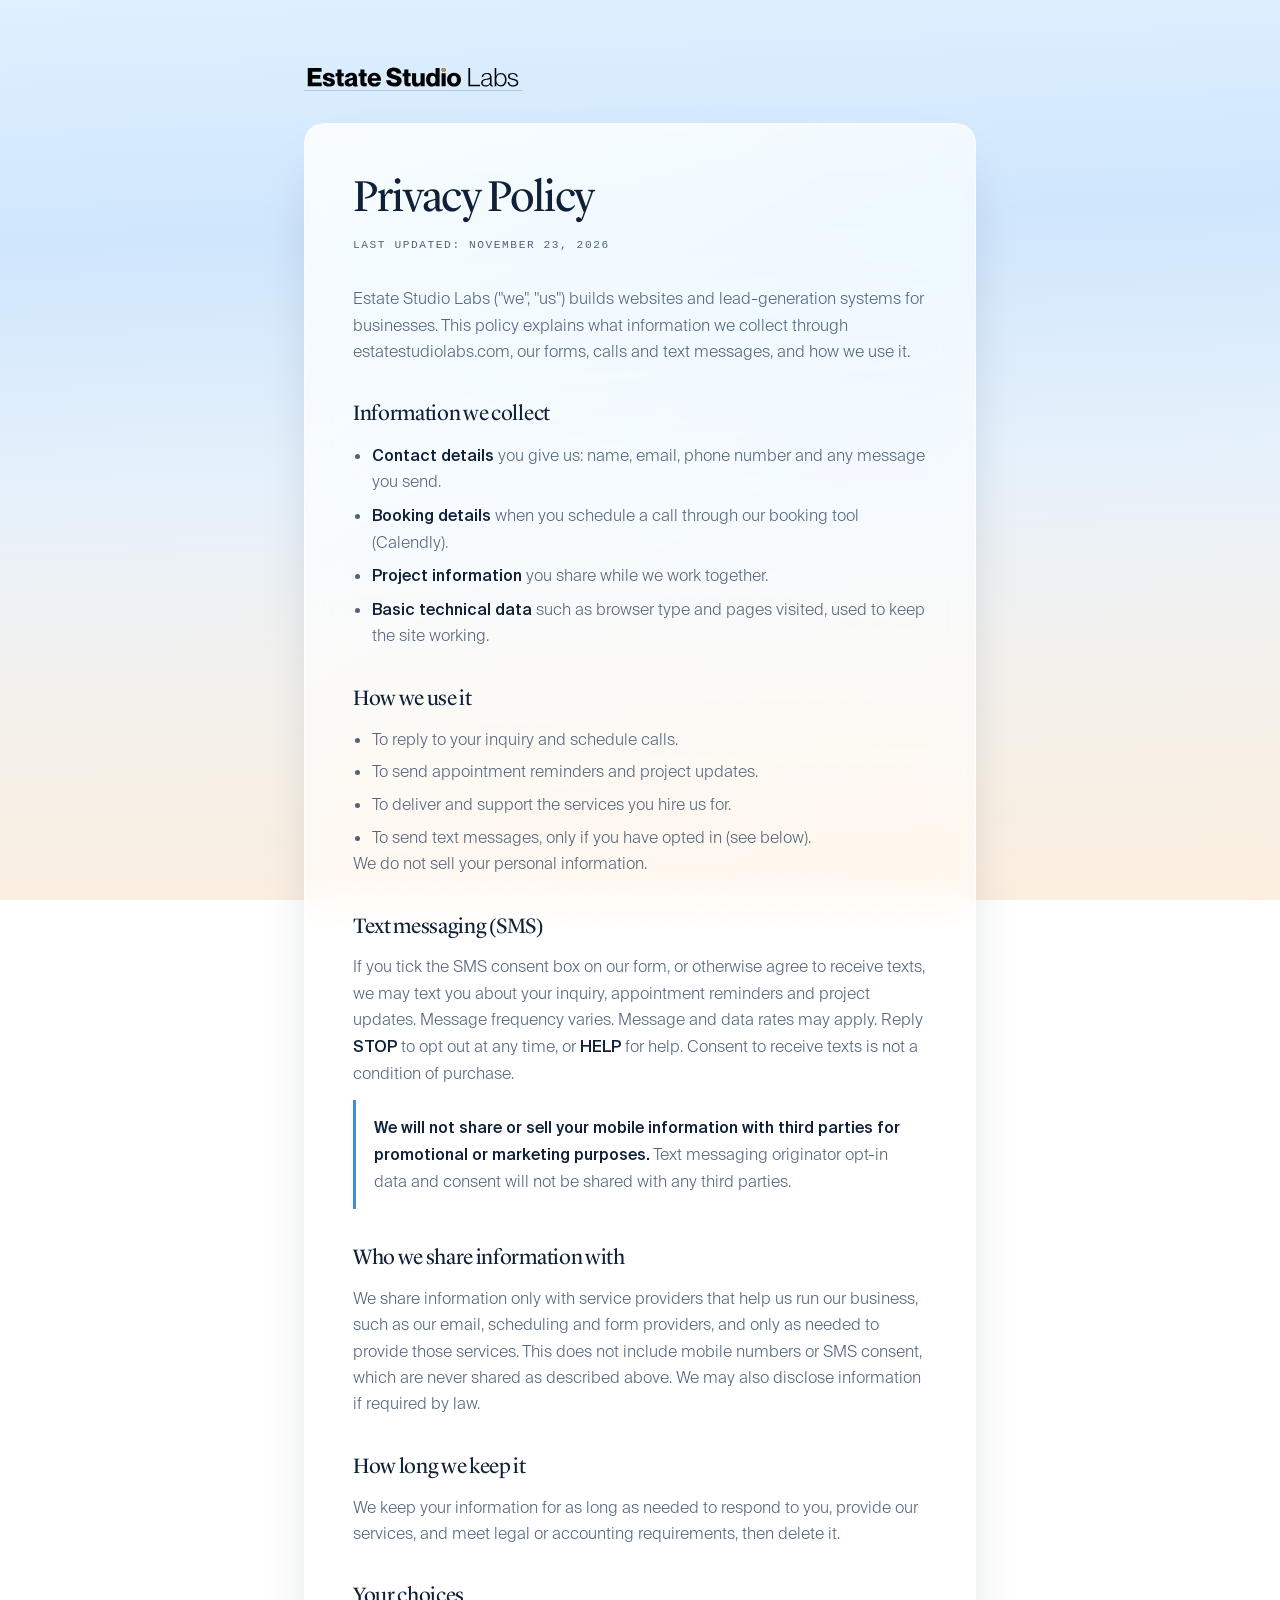
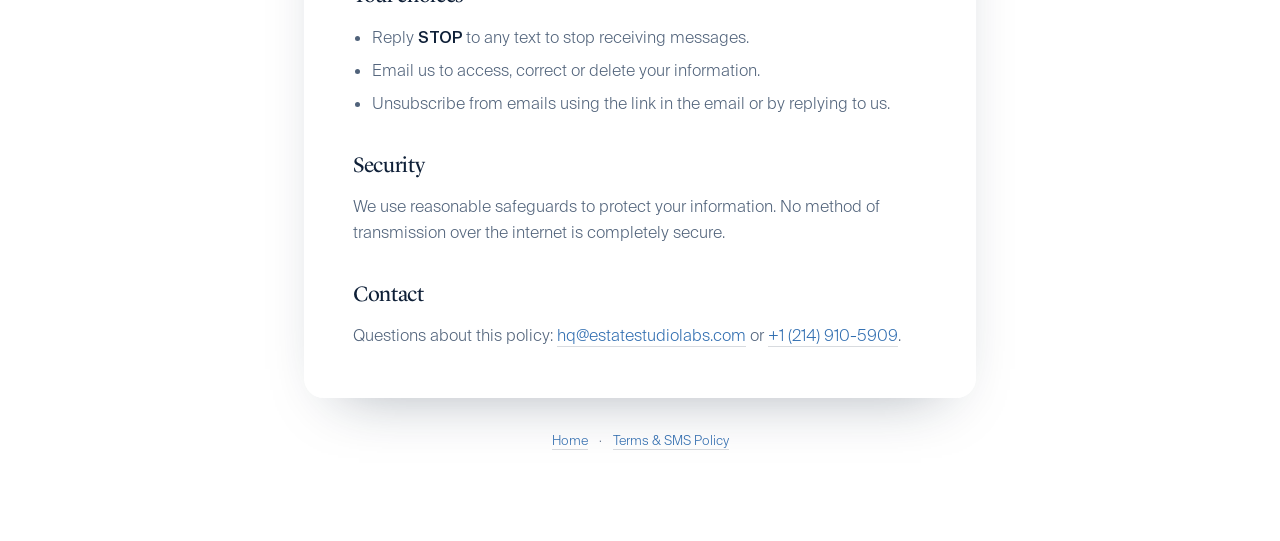
==== privacy.html @ e5668601 "Add SMS consent form, privacy and terms pages; Agent site from $299 - Compact contact form in Book s" ====
<!DOCTYPE html>
<html lang="en">
<head>
  <meta charset="UTF-8" />
  <meta name="viewport" content="width=device-width, initial-scale=1.0" />
  <title>Privacy Policy | Estate Studio Labs</title>
  <meta name="description" content="How Estate Studio Labs collects, uses and protects your information, including mobile numbers and SMS consent." />
  <meta name="robots" content="index, follow" />
  <link rel="canonical" href="https://estatestudiolabs.com/privacy.html" />
  <link rel="icon" href="favicon.ico" sizes="any" />
  <link rel="stylesheet" href="css/styles.css" />
  <link rel="stylesheet" href="css/legal.css" />
</head>
<body>
  <main class="legal">
    <a href="index.html" class="legal__back" aria-label="Back to Estate Studio Labs home">
      <img src="assets/Logo Black.svg" alt="Estate Studio Labs" />
    </a>

    <article class="legal__card glass glass--liquid">
      <h1>Privacy Policy</h1>
      <p class="legal__updated">Last updated: November 23, 2026</p>

      <p>Estate Studio Labs ("we", "us") builds websites and lead-generation systems for businesses. This policy explains what information we collect through estatestudiolabs.com, our forms, calls and text messages, and how we use it.</p>

      <h2>Information we collect</h2>
      <ul>
        <li><strong>Contact details</strong> you give us: name, email, phone number and any message you send.</li>
        <li><strong>Booking details</strong> when you schedule a call through our booking tool (Calendly).</li>
        <li><strong>Project information</strong> you share while we work together.</li>
        <li><strong>Basic technical data</strong> such as browser type and pages visited, used to keep the site working.</li>
      </ul>

      <h2>How we use it</h2>
      <ul>
        <li>To reply to your inquiry and schedule calls.</li>
        <li>To send appointment reminders and project updates.</li>
        <li>To deliver and support the services you hire us for.</li>
        <li>To send text messages, only if you have opted in (see below).</li>
      </ul>
      <p>We do not sell your personal information.</p>

      <h2>Text messaging (SMS)</h2>
      <p>If you tick the SMS consent box on our form, or otherwise agree to receive texts, we may text you about your inquiry, appointment reminders and project updates. Message frequency varies. Message and data rates may apply. Reply <strong>STOP</strong> to opt out at any time, or <strong>HELP</strong> for help. Consent to receive texts is not a condition of purchase.</p>
      <p class="legal__callout"><strong>We will not share or sell your mobile information with third parties for promotional or marketing purposes.</strong> Text messaging originator opt-in data and consent will not be shared with any third parties.</p>

      <h2>Who we share information with</h2>
      <p>We share information only with service providers that help us run our business, such as our email, scheduling and form providers, and only as needed to provide those services. This does not include mobile numbers or SMS consent, which are never shared as described above. We may also disclose information if required by law.</p>

      <h2>How long we keep it</h2>
      <p>We keep your information for as long as needed to respond to you, provide our services, and meet legal or accounting requirements, then delete it.</p>

      <h2>Your choices</h2>
      <ul>
        <li>Reply <strong>STOP</strong> to any text to stop receiving messages.</li>
        <li>Email us to access, correct or delete your information.</li>
        <li>Unsubscribe from emails using the link in the email or by replying to us.</li>
      </ul>

      <h2>Security</h2>
      <p>We use reasonable safeguards to protect your information. No method of transmission over the internet is completely secure.</p>

      <h2>Contact</h2>
      <p>Questions about this policy: <a href="mailto:hq@estatestudiolabs.com">hq@estatestudiolabs.com</a> or <a href="tel:+12149105909">+1 (214) 910-5909</a>.</p>
    </article>

    <p class="legal__foot"><a href="index.html">Home</a> · <a href="terms.html">Terms &amp; SMS Policy</a></p>
  </main>
</body>
</html>
---- css/styles.css ----
/* =====================================================================
   EstateStudioLabs — Daybreak
   Light, airy, dreamy. WebGL gradient-mesh sky + Apple-style liquid glass.
   Type tuned to Origin's scale: tight display tracking, generous body leading.
   Lyon Display + Suisse Intl (local) + Roboto Mono + Allura.
   ===================================================================== */

/* ------------------------------ Fonts ------------------------------ */
@font-face { font-family:'Lyon Display'; src:url('../fonts/LyonDisplay-LightItalic.woff2') format('woff2'),url('../fonts/LyonDisplay-LightItalic.ttf') format('truetype'); font-weight:300 700; font-style:italic; font-display:swap; }
@font-face { font-family:'Lyon Display'; src:url('../fonts/LyonDisplay-Regular.woff2') format('woff2'),url('../fonts/LyonDisplay-Regular.otf') format('opentype'); font-weight:400 700; font-style:normal; font-display:swap; }
@font-face { font-family:'Suisse Intl'; src:url('../fonts/SuisseIntl-Light.woff2') format('woff2'),url('../fonts/SuisseIntl-Light.otf') format('opentype'); font-weight:300; font-style:normal; font-display:swap; }
@font-face { font-family:'Suisse Intl'; src:url('../fonts/SuisseIntl-Regular.woff2') format('woff2'),url('../fonts/SuisseIntl-Regular.ttf') format('truetype'); font-weight:400; font-style:normal; font-display:swap; }
@font-face { font-family:'Suisse Intl'; src:url('../fonts/SuisseIntl-Medium.woff2') format('woff2'),url('../fonts/SuisseIntl-Medium.ttf') format('truetype'); font-weight:500; font-style:normal; font-display:swap; }
@font-face { font-family:'Suisse Intl'; src:url('../fonts/SuisseIntl-Bold.woff2') format('woff2'),url('../fonts/SuisseIntl-Bold.ttf') format('truetype'); font-weight:600 700; font-style:normal; font-display:swap; }

:root {
  /* Light, dreamy palette */
  --ink:        #0f2038;   /* deep navy — headings */
  --ink-soft:   #294060;
  --slate:      #50627a;   /* body */
  --slate-2:    #6b7d93;
  --mist:       #8a99ac;

  --paper:      #ffffff;
  --haze:       #eef4fb;
  --line:       rgba(15,32,56,0.10);
  --line-2:     rgba(15,32,56,0.16);

  /* Liquid-glass surfaces over the moving sky */
  --glass-bg:   rgba(255,255,255,0.55);
  --glass-bg-2: rgba(255,255,255,0.40);
  --glass-brd:  rgba(255,255,255,0.65);

  /* Chromatic accents */
  --sky:        #3f8ed8;
  --sky-deep:   #2f6db0;
  --azure:      #5ba6e6;
  --coral:      #e8584f;
  --coral-deep: #cf3f36;
  --gold:       #c79a45;
  --gold-deep:  #a87f30;
  --teal:       #1fae74;
  --green:      #1fae74;

  --font-display:'Lyon Display', Georgia,'Times New Roman', serif;
  --font-ui:'Suisse Intl', system-ui,-apple-system,'Segoe UI', sans-serif;
  --font-mono:'Roboto Mono', ui-monospace, monospace;
  --font-script:'Allura', cursive;

  /* Fallback dreamy sky (used until/if WebGL paints) */
  --sky-fallback: linear-gradient(178deg,#dff0ff 0%,#cfe6fc 26%,#e6f1fb 52%,#f3f1ec 74%,#fbeede 100%);

  --maxw: 1180px;
  --pad: clamp(20px, 5vw, 44px);
  --r-card: 20px;
  --r-feat: 26px;
  --ease: cubic-bezier(0.22, 1, 0.36, 1);
  --shadow:    0 26px 60px -34px rgba(15,32,56,0.40);
  --shadow-lg: 0 40px 90px -40px rgba(15,32,56,0.45);
}

*, *::before, *::after { box-sizing: border-box; margin: 0; padding: 0; }
html { scroll-behavior: smooth; -webkit-text-size-adjust: 100%; }
@media (prefers-reduced-motion: reduce) { html { scroll-behavior: auto; } }

body {
  font-family: var(--font-ui);
  background: var(--sky-fallback);
  background-attachment: fixed;
  color: var(--slate);
  font-size: 16px; line-height: 1.55;
  -webkit-font-smoothing: antialiased; text-rendering: optimizeLegibility;
  font-synthesis: none;
  overflow-x: hidden;
}
img, svg { display: block; max-width: 100%; }
a { color: inherit; text-decoration: none; }
button { font-family: inherit; cursor: pointer; border: none; background: none; color: inherit; }
input, select { font-family: inherit; }
::selection { background: var(--sky); color: #fff; }

.skip-link { position: absolute; left: -999px; top: 0; z-index: 300; background: var(--ink); color: #fff; padding: 10px 18px; border-radius: 8px; }
.skip-link:focus { left: 10px; top: 10px; }

.container { width: 100%; max-width: var(--maxw); margin-inline: auto; padding-inline: var(--pad); }

/* ------------------------------ Moving sky (WebGL canvas) ------------------------------ */
.sky { position: fixed; inset: 0; width: 100%; height: 100%; z-index: -2; display: block; background: var(--sky-fallback); }
/* Soft veil keeps text readable where content sits over bright sky */
.sky-veil { position: fixed; inset: 0; z-index: -1; pointer-events: none;
  background: linear-gradient(180deg, rgba(255,255,255,0) 0%, rgba(255,255,255,0.18) 46%, rgba(255,255,255,0.55) 100%); }

/* --------------------- Cursor pop (link label that glides to the right) --------------------- */
.sr-only { position: absolute; width: 1px; height: 1px; padding: 0; margin: -1px; overflow: hidden; clip: rect(0,0,0,0); white-space: nowrap; border: 0; }
.cursor-pop { position: fixed; top: 0; left: 0; z-index: 400; pointer-events: none; will-change: transform; }
.cursor-pop__label { position: absolute; left: 20px; top: 14px; display: inline-flex; align-items: center; white-space: nowrap;
  font-family: var(--font-mono); font-size: 0.6rem; letter-spacing: 0.12em; text-transform: uppercase; color: #fff;
  background: rgba(15,32,56,0.80); -webkit-backdrop-filter: blur(10px) saturate(160%); backdrop-filter: blur(10px) saturate(160%);
  border: 1px solid rgba(255,255,255,0.18); border-radius: 999px; padding: 7px 13px;
  box-shadow: 0 12px 30px -12px rgba(15,32,56,0.6);
  opacity: 0; transform: translateY(4px) scale(0.82); transform-origin: left center;
  transition: opacity 0.28s var(--ease), transform 0.28s var(--ease); }
.cursor-pop.is-on .cursor-pop__label { opacity: 1; transform: translateY(0) scale(1); }
@media (hover: none) { .cursor-pop { display: none; } }

/* ------------------------------ Type ------------------------------ */
.mono-label { font-family: var(--font-mono); font-size: 0.7rem; font-weight: 500; letter-spacing: 0.22em; text-transform: uppercase; color: var(--sky-deep); margin-bottom: 1.15rem; }
.ital { font-family: var(--font-display); font-style: italic; font-weight: 400; }
.script { font-family: var(--font-script); font-weight: 400; font-size: 1.45em; line-height: 0.7; color: var(--gold-deep); padding: 0 0.04em; }

.section { padding-block: clamp(60px, 10vw, 132px); position: relative; }
.section__head { max-width: 700px; margin-bottom: clamp(34px, 5vw, 60px); }
.section__head--center { margin-inline: auto; text-align: center; }
/* Origin-tuned display: tight tracking, ~100% leading */
.section__title { font-family: var(--font-display); font-size: clamp(1.95rem, 5.2vw, 3.4rem); font-weight: 400; line-height: 1.02; color: var(--ink); letter-spacing: -0.025em; }
.section__lede { margin-top: 1.15rem; color: var(--slate); font-size: clamp(1rem, 2.1vw, 1.18rem); font-weight: 300; line-height: 1.5; }
.section__head--center .section__lede { margin-inline: auto; max-width: 56ch; }
em { font-style: italic; }

/* ------------------------------ Pills (CTA) — sized with restraint ------------------------------ */
.pill { display: inline-flex; align-items: center; justify-content: center; gap: 0.5em; font-weight: 500; font-size: 0.875rem; letter-spacing: -0.01em; padding: 11px 22px; border-radius: 999px; transition: transform 0.25s var(--ease), box-shadow 0.25s var(--ease), background 0.2s, border-color 0.2s, color 0.2s; }
.pill--sm { padding: 8px 16px; font-size: 0.8rem; }
.pill--lg { padding: 14px 28px; font-size: 0.94rem; }
.pill--block { display: flex; width: 100%; }
.pill .arrow { transition: transform 0.25s var(--ease); }
.pill:hover .arrow { transform: translateX(4px); }

.pill--ink { background: var(--ink); color: #fff; box-shadow: 0 14px 30px -16px rgba(15,32,56,0.55); }
.pill--ink:hover { transform: translateY(-2px); box-shadow: 0 20px 40px -16px rgba(15,32,56,0.6); background: #16294a; }
.pill--ghost { color: var(--ink); border: 1px solid var(--line-2); background: rgba(255,255,255,0.4); -webkit-backdrop-filter: blur(8px); backdrop-filter: blur(8px); }
.pill--ghost:hover { border-color: var(--sky); color: var(--sky-deep); transform: translateY(-2px); }

/* Glowing-outline secondary CTA — professional, deeper-blue halo for hero hierarchy */
.pill--glow { color: var(--ink); background: rgba(255,255,255,0.55); border: 1px solid var(--sky-deep);
  -webkit-backdrop-filter: blur(10px) saturate(160%); backdrop-filter: blur(10px) saturate(160%);
  box-shadow: 0 0 0 1px rgba(47,109,176,0.22), 0 10px 28px -10px rgba(47,109,176,0.55), inset 0 1px 0 rgba(255,255,255,0.85); }
.pill--glow:hover { color: var(--sky-deep); border-color: var(--ink-soft); transform: translateY(-2px);
  box-shadow: 0 0 0 1px rgba(47,109,176,0.4), 0 14px 36px -10px rgba(47,109,176,0.72), inset 0 1px 0 rgba(255,255,255,0.9); }

/* Light solid CTA for dark surfaces (footer) */
.pill--light { background: #fff; color: var(--ink); box-shadow: 0 16px 36px -16px rgba(0,0,0,0.7); }
.pill--light:hover { transform: translateY(-2px); background: var(--haze); box-shadow: 0 22px 46px -16px rgba(0,0,0,0.8); }

.link-arrow { display: inline-flex; align-items: center; gap: 0.5em; color: var(--sky-deep); font-weight: 500; margin-top: 1.4rem; width: fit-content; }
.link-arrow span { transition: transform 0.25s var(--ease); }
.link-arrow:hover span { transform: translateX(6px); }

.dot-live { display: inline-block; width: 7px; height: 7px; border-radius: 50%; background: var(--teal); box-shadow: 0 0 0 0 rgba(31,174,116,0.5); animation: pulse 2.2s infinite; margin-right: 0.2rem; }

/* ------------------------------ Liquid glass ------------------------------ */
.glass {
  background: var(--glass-bg);
  -webkit-backdrop-filter: blur(20px) saturate(165%);
  backdrop-filter: blur(20px) saturate(165%);
  border: 1px solid var(--glass-brd);
  border-radius: var(--r-card);
  box-shadow: var(--shadow);
}
/* Apple-style specular highlight + inner sheen */
.glass--liquid { position: relative; isolation: isolate; }
.glass--liquid::before {
  content: ""; position: absolute; inset: 0; border-radius: inherit; pointer-events: none; z-index: -1;
  background: linear-gradient(150deg, rgba(255,255,255,0.7) 0%, rgba(255,255,255,0.18) 30%, rgba(255,255,255,0) 60%);
  -webkit-mask: linear-gradient(#000 0 0); mask: linear-gradient(#000 0 0);
}
.glass--liquid::after {
  content: ""; position: absolute; inset: 0; border-radius: inherit; pointer-events: none;
  box-shadow: inset 0 1px 0 rgba(255,255,255,0.8), inset 0 0 0 1px rgba(255,255,255,0.18);
}

/* ------------------------------ NAV ------------------------------ */
.nav {
  position: fixed; top: 0; left: 0; right: 0; z-index: 100;
  margin: 0; border: 1px solid transparent; border-radius: 0; background: transparent;
  transition: margin 0.5s var(--ease), border-radius 0.5s var(--ease), background 0.4s var(--ease),
              -webkit-backdrop-filter 0.4s var(--ease), backdrop-filter 0.4s var(--ease),
              border-color 0.4s var(--ease), box-shadow 0.5s var(--ease);
}
.nav.is-scrolled {
  margin: 12px clamp(14px, 2.6vw, 24px);
  border-radius: 16px;
  background: rgba(255,255,255,0.34);
  -webkit-backdrop-filter: blur(18px) saturate(210%); backdrop-filter: blur(18px) saturate(210%);
  border-color: rgba(255,255,255,0.55);
  box-shadow: 0 18px 44px -26px rgba(15,32,56,0.4);
}
/* Extra-liquid, near-transparent dark glass when the bar floats over the dark footer */
.nav.is-scrolled.nav--on-dark {
  background: linear-gradient(180deg, rgba(8,16,32,0.82) 0%, rgba(10,20,36,0.78) 100%);
  -webkit-backdrop-filter: blur(22px) saturate(140%); backdrop-filter: blur(22px) saturate(140%);
  border-color: rgba(255,255,255,0.14);
  box-shadow: 0 18px 44px -26px rgba(0,0,0,0.65), inset 0 1px 0 rgba(255,255,255,0.12);
}
.nav--on-dark .nav__links a, .nav--on-dark .nav__login { color: rgba(255,255,255,0.82); }
.nav--on-dark .nav__links a:hover { color: #fff; }
.nav--on-dark .nav__toggle span { background: #fff; }
.nav--on-dark .logo__img { filter: brightness(0) invert(1); }
.nav--on-dark .pill--ink { background: #fff; color: var(--ink); box-shadow: 0 12px 28px -14px rgba(0,0,0,0.5); }
.nav__inner { display: flex; align-items: center; justify-content: space-between; height: 70px; gap: 1rem; }
.logo__img { height: 20px; width: auto; }
.footer__logo { height: 24px; width: auto; }
.nav__links { display: none; gap: 1.9rem; }
.nav__links a { font-family: var(--font-mono); font-size: 0.7rem; letter-spacing: 0.14em; text-transform: uppercase; color: var(--slate); transition: color 0.2s; }
.nav__links a:hover { color: var(--ink); }
.nav__actions { display: none; align-items: center; gap: 1.2rem; }
.nav__login { font-family: var(--font-mono); font-size: 0.7rem; letter-spacing: 0.14em; text-transform: uppercase; color: var(--slate); transition: color 0.2s; }
.nav__login:hover { color: var(--ink); }
.nav__phone { font-family: var(--font-mono); font-size: 0.66rem; letter-spacing: 0.08em; color: var(--slate); transition: color 0.2s; white-space: nowrap; }
.nav__phone:hover { color: var(--sky-deep); }
.nav--on-dark .nav__phone { color: rgba(255,255,255,0.75); }

.nav__toggle { display: flex; flex-direction: column; gap: 5px; padding: 8px; }
.nav__toggle span { width: 24px; height: 2px; background: var(--ink); border-radius: 2px; transition: transform 0.3s var(--ease), opacity 0.2s; }
.nav__toggle.is-open span:nth-child(1) { transform: translateY(7px) rotate(45deg); }
.nav__toggle.is-open span:nth-child(2) { opacity: 0; }
.nav__toggle.is-open span:nth-child(3) { transform: translateY(-7px) rotate(-45deg); }
.nav__drawer {
  position: fixed; inset: 70px 0 auto 0;
  background: rgba(255,255,255,0.97);
  -webkit-backdrop-filter: blur(28px) saturate(180%); backdrop-filter: blur(28px) saturate(180%);
  display: flex; flex-direction: column; gap: 0;
  padding: 0.6rem var(--pad) 1.6rem;
  border-bottom: 1px solid var(--line);
  border-radius: 0 0 22px 22px;
  box-shadow: 0 24px 52px -20px rgba(15,32,56,0.22);
  opacity: 0; transform: translateY(-10px); pointer-events: none;
  transition: opacity 0.32s var(--ease), transform 0.32s var(--ease);
  z-index: 99;
}
.nav__drawer.is-open { opacity: 1; transform: translateY(0); pointer-events: auto; }
.nav__drawer a {
  padding: 15px 8px; font-size: 0.98rem; font-weight: 500; letter-spacing: -0.01em;
  color: var(--ink); border-bottom: 1px solid var(--line);
  transition: color 0.2s, padding-left 0.2s var(--ease);
}
.nav__drawer a:last-of-type { border-bottom: none; }
.nav__drawer a:not(.pill):hover { color: var(--sky-deep); padding-left: 12px; }
.nav__drawer .pill { margin-top: 1.1rem; justify-content: center; font-size: 0.92rem; }
.nav__drawer a.pill--ink { color: #fff; }

/* ------------------------------ HERO ------------------------------ */
.hero { position: relative; min-height: 100svh; display: flex; align-items: center; padding-top: 96px; padding-bottom: 64px; overflow: hidden; }
.hero__inner { position: relative; z-index: 2; text-align: center; display: flex; flex-direction: column; align-items: center; }

.promo-pill { display: inline-flex; align-items: center; gap: 0.55em; font-family: var(--font-mono); font-size: 0.66rem; letter-spacing: 0.15em; text-transform: uppercase; color: var(--ink-soft); background: rgba(255,255,255,0.55); -webkit-backdrop-filter: blur(10px) saturate(160%); backdrop-filter: blur(10px) saturate(160%); border: 1px solid var(--glass-brd); border-radius: 999px; padding: 8px 16px; margin-bottom: clamp(1.8rem, 4vw, 2.6rem); box-shadow: 0 8px 22px -14px rgba(15,32,56,0.4); }
.promo-pill__dot { width: 6px; height: 6px; border-radius: 50%; background: var(--teal); box-shadow: 0 0 0 0 rgba(31,174,116,0.5); animation: pulse 2.4s infinite; }

/* Headline — 2 lines: faded/distant top, prominent bottom with inline brand icons */
.hero__title { font-family: var(--font-display); font-weight: 400; line-height: 1.04; color: var(--ink); letter-spacing: -0.028em; margin-bottom: clamp(1.2rem, 2.6vw, 1.7rem); }
.hero__line { display: flex; flex-wrap: wrap; align-items: center; justify-content: center; gap: 0.12em 0.28em; font-size: clamp(1.7rem, 4.8vw, 3.15rem); }
/* upper line sits back: dimmed, slightly smaller, gently blurred → reads "in the distance" */
.hero__line--top { font-size: clamp(1.6rem, 4vw, 2.6rem); color: var(--slate-2); opacity: 0.62; filter: blur(0.3px); transform: translateY(0.04em); }
/* lower line steps forward and is inset right so it overshadows the line above — only on wider viewports */
.hero__line--bottom { margin-top: 0.04em; padding-left: 0; }
.hero__title-txt { white-space: nowrap; }
.hero__amp { font-family: var(--font-ui); font-weight: 300; font-style: normal; color: var(--ink-soft); padding: 0 0.06em; }

/* overlapping tilted app-style tiles for the real Zillow / Realtor marks */
.logo-stack { display: inline-flex; align-items: center; margin-right: 0.12em; }
.logo-tile { width: 1.18em; height: 1.18em; display: grid; place-items: center; border-radius: 0.3em;
  background: #fff; border: 1px solid rgba(15,32,56,0.06);
  box-shadow: 0 12px 24px -12px rgba(15,32,56,0.5), inset 0 1px 0 rgba(255,255,255,0.9);
  transition: transform 0.4s var(--ease); }
.logo-tile img { width: 66%; height: 66%; object-fit: contain; }
.logo-tile--zillow { transform: rotate(-9deg); z-index: 1; }
.logo-tile--realtor { transform: rotate(9deg); margin-left: -0.4em; }
.logo-stack:hover .logo-tile--zillow { transform: rotate(-9deg) translateY(-2px); }
.logo-stack:hover .logo-tile--realtor { transform: rotate(9deg) translateY(-2px); }

/* small rounded brand-icon chips that follow the nouns on the bottom line */
.noun { display: inline-flex; align-items: center; gap: 0.26em; white-space: nowrap; }
.brand-ic { width: 0.92em; height: 0.92em; flex: none; display: inline-grid; place-items: center; padding: 0.13em;
  border-radius: 0.26em; background: #fff; border: 1px solid rgba(15,32,56,0.06);
  box-shadow: 0 7px 16px -9px rgba(15,32,56,0.5), inset 0 1px 0 rgba(255,255,255,0.9);
  transform: translateY(-0.05em); }
.brand-ic svg { width: 100%; height: 100%; }

.hero__sub { font-size: clamp(0.98rem, 2vw, 1.14rem); font-weight: 300; line-height: 1.5; color: var(--ink-soft); max-width: 46ch; margin-bottom: clamp(1.6rem, 3vw, 2.1rem); }
.hero__sub em { color: var(--ink); font-style: italic; }

.hero__cta { display: flex; flex-wrap: wrap; gap: 0.6rem; justify-content: center; margin-bottom: clamp(1.9rem, 4vw, 2.6rem); }

/* Hero stat band — midnight-gold cells, re-skinned in liquid glass */
.hero__stats { display: grid; grid-template-columns: 1fr; width: min(100%, 760px); overflow: hidden; }
.stat { padding: 22px 26px; position: relative; }
.stat + .stat { border-top: 1px solid var(--line); }
.stat__num { font-family: var(--font-display); font-size: clamp(2.1rem, 5vw, 2.9rem); font-weight: 400; line-height: 1; color: var(--gold-deep); display: block; letter-spacing: -0.01em; }
.stat__label { display: block; margin-top: 0.55rem; color: var(--slate); font-size: 0.85rem; line-height: 1.4; }

.hero__scroll { position: absolute; right: clamp(16px, 4vw, 54px); bottom: clamp(18px, 4vh, 46px); width: 26px; height: 42px; border: 1.5px solid var(--line-2); border-radius: 999px; background: rgba(255,255,255,0.35); -webkit-backdrop-filter: blur(8px); backdrop-filter: blur(8px); }
.hero__scroll span { position: absolute; top: 8px; left: 50%; width: 4px; height: 8px; border-radius: 999px; background: var(--sky-deep); transform: translateX(-50%); animation: scrollDot 1.8s var(--ease) infinite; }

/* ------------------------------ TRUST MARQUEE ------------------------------ */
.trust { padding-block: 22px; border-top: 1px solid var(--line); border-bottom: 1px solid var(--line); background: rgba(255,255,255,0.4); -webkit-backdrop-filter: blur(8px); backdrop-filter: blur(8px); }
.marquee { overflow: hidden; -webkit-mask-image: linear-gradient(90deg, transparent, #000 12%, #000 88%, transparent); mask-image: linear-gradient(90deg, transparent, #000 12%, #000 88%, transparent); }
.marquee__track { display: flex; align-items: center; gap: 1.4rem; width: max-content; animation: marquee 40s linear infinite; }
.marquee__track span { font-family: var(--font-mono); font-size: 0.78rem; letter-spacing: 0.16em; color: var(--slate-2); white-space: nowrap; }
.marquee__track i { color: var(--gold-deep); font-style: normal; }

/* ------------------------------ PAIN cards ------------------------------ */
.pain__grid { display: grid; gap: 1.2rem; }
.feat-card { --accent: var(--sky); position: relative; overflow: hidden; border-radius: var(--r-feat); padding: clamp(24px, 3.5vw, 34px); min-height: 264px; display: flex; flex-direction: column;
  background: radial-gradient(120% 90% at 18% 0%, color-mix(in srgb, var(--accent) 16%, transparent), transparent 58%), var(--glass-bg);
  -webkit-backdrop-filter: blur(18px) saturate(160%); backdrop-filter: blur(18px) saturate(160%);
  border: 1px solid var(--glass-brd); box-shadow: var(--shadow);
  transition: transform 0.35s var(--ease), box-shadow 0.35s; }
.feat-card:hover { transform: translateY(-6px); box-shadow: 0 36px 70px -34px color-mix(in srgb, var(--accent) 45%, rgba(15,32,56,0.5)); }
.feat-card--sky { --accent: var(--sky); }
.feat-card--coral { --accent: var(--coral); }
.feat-card--gold { --accent: var(--gold); }
.feat-card__tag { font-family: var(--font-mono); font-size: 0.64rem; letter-spacing: 0.18em; text-transform: uppercase; color: color-mix(in srgb, var(--accent) 75%, var(--ink)); margin-bottom: 1.5rem; }
.feat-card__title { font-family: var(--font-display); font-size: 1.42rem; font-weight: 400; line-height: 1.16; color: var(--ink); margin-bottom: 0.7rem; letter-spacing: -0.015em; }
.feat-card__body { font-size: 0.95rem; font-weight: 300; line-height: 1.55; color: var(--slate); }
.feat-card__glyph { position: absolute; right: 16px; bottom: 6px; font-size: 4.6rem; line-height: 1; color: var(--accent); opacity: 0.12; }

/* ------------------------------ COST — scroll-linked drain chart ------------------------------ */
.cost { position: relative; }
.cost__rail { height: 260vh; }                 /* scroll runway that drives the chart */
.cost__sticky { position: sticky; top: 0; min-height: 100svh; display: flex; align-items: center; padding-block: clamp(40px, 8vh, 90px); }
.cost__inner { width: 100%; }
.cost__head { text-align: center; max-width: 680px; margin: 0 auto clamp(26px, 4vw, 40px); }
.cost__chart { padding: clamp(18px, 3vw, 30px); }
.cost__readout { display: grid; grid-template-columns: 1fr auto 1fr; align-items: center; gap: 0.8rem; margin-bottom: 1.1rem; }
.cost__metric { display: flex; flex-direction: column; gap: 0.25rem; }
.cost__metric--gain { text-align: right; align-items: flex-end; }
.cost__metric-label { display: inline-flex; align-items: center; gap: 0.45em; font-family: var(--font-mono); font-size: 0.6rem; letter-spacing: 0.14em; text-transform: uppercase; color: var(--slate-2); }
.cost__swatch { width: 9px; height: 9px; border-radius: 3px; }
.cost__swatch--loss { background: var(--coral); }
.cost__swatch--gain { background: var(--green); }
.cost__metric-num { font-family: var(--font-display); font-size: clamp(1.5rem, 4.4vw, 2.6rem); font-weight: 400; line-height: 1; letter-spacing: -0.02em; }
.cost__metric--loss .cost__metric-num { color: var(--coral-deep); }
.cost__metric--gain .cost__metric-num { color: var(--green); }
.cost__year { font-family: var(--font-mono); font-size: 0.66rem; letter-spacing: 0.14em; text-transform: uppercase; color: var(--ink); white-space: nowrap; padding: 6px 12px; border: 1px solid var(--line); border-radius: 999px; background: rgba(255,255,255,0.5); }
.cost__svg { width: 100%; height: clamp(220px, 38vh, 360px); overflow: visible; }
.cost__svg .grid-line { stroke: rgba(15,32,56,0.08); stroke-width: 1; }
.cost__svg .grid-base { stroke: rgba(15,32,56,0.22); stroke-width: 1.5; }
.cost__svg .grid-label { fill: var(--mist); font-family: var(--font-mono); font-size: 13px; letter-spacing: 0.04em; }
.cost__foot { display: flex; flex-direction: column; gap: 0.5rem; margin-top: 1.1rem; text-align: center; }
.cost__verdict { font-family: var(--font-display); font-size: clamp(1.05rem, 2.6vw, 1.4rem); color: var(--ink); font-weight: 400; }
.cost__verdict strong { color: var(--coral-deep); font-weight: 600; font-style: italic; }
.cost__disclaimer { font-size: 0.72rem; color: var(--mist); }
.cost__cta { display: flex; margin: clamp(22px,3.5vw,32px) auto 0; width: fit-content; }

/* ------------------------------ REFRAME ------------------------------ */
.reframe__grid { display: grid; gap: clamp(28px, 4vw, 52px); }
.reframe__viz { padding: clamp(24px, 3.5vw, 34px); }
.convbars { list-style: none; display: grid; gap: 1.25rem; margin-top: 1.4rem; }
.convbars li { display: grid; gap: 0.5rem; }
.convbars__name { font-size: 0.9rem; color: var(--ink-soft); }
.convbars__name small { color: var(--mist); }
.convbars__track { height: 11px; border-radius: 999px; background: rgba(15,32,56,0.08); overflow: hidden; }
.convbars__fill { display: block; height: 100%; width: 0; border-radius: 999px; background: var(--c, var(--sky)); transition: width 1s var(--ease); }
.convbars__val { font-family: var(--font-display); font-size: 1.05rem; color: var(--ink); font-weight: 500; }
.reframe__viz-foot { margin-top: 1.4rem; font-size: 0.72rem; color: var(--mist); }

.big-stat { font-family: var(--font-display); font-size: clamp(1.5rem, 3.8vw, 2.1rem); font-weight: 400; line-height: 1.18; color: var(--ink); margin-bottom: 1.2rem; letter-spacing: -0.02em; }
.big-stat__num { font-style: italic; font-size: 1.5em; color: var(--gold-deep); }
.reframe__body { color: var(--slate); font-weight: 300; font-size: 1.04rem; line-height: 1.55; }
.reframe__body strong { color: var(--ink); font-weight: 600; }

.ticklist { list-style: none; display: grid; gap: 0.8rem; margin-top: 1.5rem; }
.ticklist li { position: relative; padding-left: 1.8rem; color: var(--slate); font-weight: 300; line-height: 1.5; }
.ticklist li::before { content: ""; position: absolute; left: 0; top: 0.5em; width: 9px; height: 9px; border-radius: 50%; background: var(--sky); box-shadow: 0 0 0 3px rgba(63,142,216,0.18); }
.ticklist li em { color: var(--ink); font-style: italic; }

/* ------------------------------ DEMO ------------------------------ */
.demo__switch { display: flex; flex-wrap: wrap; gap: 0.6rem; justify-content: center; margin-bottom: 2rem; }
.demo__pill { padding: 9px 18px; border-radius: 999px; border: 1px solid var(--line-2); background: rgba(255,255,255,0.4); font-size: 0.84rem; color: var(--slate); transition: all 0.2s; }
.demo__pill.is-active { background: var(--ink); color: #fff; border-color: transparent; font-weight: 500; }
.demo__stage { padding: clamp(24px, 4vw, 42px); min-height: 432px; }
.demo__panel { display: none; }
.demo__panel.is-active { display: block; animation: fadeUp 0.5s var(--ease); }
.demo__panel-title { font-family: var(--font-display); font-size: 1.5rem; font-weight: 400; color: var(--ink); margin-bottom: 0.5rem; letter-spacing: -0.015em; }
.demo__panel-title .ital { color: var(--sky-deep); }
.demo__panel-sub { color: var(--slate); font-weight: 300; margin-bottom: 1.7rem; }

.idx__filters { display: flex; flex-wrap: wrap; gap: 0.7rem; align-items: flex-end; }
.chipselect { display: grid; gap: 0.35rem; }
.chipselect span { font-family: var(--font-mono); font-size: 0.62rem; letter-spacing: 0.12em; text-transform: uppercase; color: var(--slate-2); }
.chipselect select { padding: 11px 14px; background: rgba(255,255,255,0.7); border: 1px solid var(--line-2); border-radius: 12px; color: var(--ink); font-size: 0.9rem; min-width: 112px; }
.chipselect select:focus { outline: none; border-color: var(--sky); }
.idx__count { margin: 1.5rem 0; color: var(--slate); font-weight: 300; }
.idx__count span { font-family: var(--font-display); color: var(--sky-deep); font-weight: 500; font-size: 1.2rem; }
.idx__count em { color: var(--ink); font-style: italic; }
.idx__results { display: grid; gap: 1rem; }
.listing { background: rgba(255,255,255,0.6); border: 1px solid var(--line); border-radius: 16px; overflow: hidden; transition: transform 0.3s var(--ease), border-color 0.3s, box-shadow 0.3s; animation: fadeUp 0.5s var(--ease) backwards; }
.listing:hover { transform: translateY(-4px); border-color: var(--sky); box-shadow: var(--shadow); }
.listing__img { aspect-ratio: 16/10; background: linear-gradient(160deg, #cfe3f7, #aac7e8); position: relative; display: grid; place-items: center; color: var(--sky-deep); font-size: 0.72rem; overflow: hidden; }
.listing__img img { position: absolute; inset: 0; width: 100%; height: 100%; object-fit: cover; }
.listing__tag { position: absolute; top: 10px; left: 10px; background: rgba(255,255,255,0.85); -webkit-backdrop-filter: blur(6px); backdrop-filter: blur(6px); border: 1px solid var(--line); padding: 4px 10px; border-radius: 999px; font-family: var(--font-mono); font-size: 0.58rem; letter-spacing: 0.1em; text-transform: uppercase; color: var(--sky-deep); }
.listing__body { padding: 14px 16px; }
.listing__price { font-family: var(--font-display); font-size: 1.4rem; font-weight: 500; color: var(--ink); }
.listing__meta { color: var(--slate); font-size: 0.82rem; margin-top: 0.2rem; }
.listing__addr { color: var(--mist); font-size: 0.8rem; margin-top: 0.3rem; }

.field { display: grid; gap: 0.55rem; }
.field__label { font-family: var(--font-mono); font-size: 0.62rem; letter-spacing: 0.14em; text-transform: uppercase; color: var(--slate-2); }
.field--text input { width: 100%; padding: 15px 17px; background: rgba(255,255,255,0.7); border: 1px solid var(--line-2); border-radius: 14px; color: var(--ink); font-size: 1rem; transition: border-color 0.2s, box-shadow 0.2s, background 0.2s; }
.field--text input::placeholder { color: var(--mist); }
.field--text input:focus { outline: none; border-color: var(--sky); background: #fff; box-shadow: 0 0 0 4px rgba(63,142,216,0.14); }

.cma { display: grid; gap: 1.6rem; }
.cma__form { display: grid; gap: 1.1rem; align-content: start; }
.cma__est { font-family: var(--font-display); font-size: clamp(2.6rem, 8vw, 3.4rem); font-weight: 400; color: var(--sky-deep); line-height: 1.1; margin-top: 0.3rem; letter-spacing: -0.02em; }
.cma__range { display: flex; gap: 1.4rem; color: var(--slate); font-size: 0.86rem; margin-top: 0.5rem; }
.cma__range b { color: var(--ink); }
.cma__result { background: radial-gradient(ellipse at top left, rgba(63,142,216,0.12), transparent 70%); border: 1px solid var(--line); border-radius: var(--r-card); padding: clamp(24px, 4vw, 32px); display: grid; align-content: center; }
.cma__trust { color: var(--slate-2); font-size: 0.78rem; font-weight: 300; margin-top: 0.8rem; }
.cma__captured { margin-top: 1.3rem; color: var(--teal); font-size: 0.88rem; padding: 12px 14px; background: rgba(31,174,116,0.1); border: 1px solid rgba(31,174,116,0.3); border-radius: 12px; animation: fadeUp 0.5s var(--ease); }

.speed__flow { list-style: none; display: grid; margin: 1rem 0 1.8rem; }
.speed__step { display: flex; gap: 1rem; align-items: flex-start; padding: 14px 0; opacity: 0.4; transition: opacity 0.4s; position: relative; color: var(--ink); }
.speed__step::after { content: ""; position: absolute; left: 7px; top: 36px; bottom: -14px; width: 1px; background: var(--line-2); }
.speed__step:last-child::after { display: none; }
.speed__step.is-on { opacity: 1; }
.speed__dot { width: 16px; height: 16px; border-radius: 50%; border: 2px solid var(--line-2); flex: none; margin-top: 3px; transition: all 0.3s; }
.speed__step.is-on .speed__dot { border-color: var(--sky); background: var(--sky); box-shadow: 0 0 0 5px rgba(63,142,216,0.18); }
.speed__step strong { font-family: var(--font-display); color: var(--sky-deep); font-size: 1.1rem; margin-right: 0.4rem; }

.demo__portfolio { margin-top: clamp(34px, 5vw, 56px); text-align: center; }
.demo__portfolio-label { margin-bottom: 1.4rem; }
.demo__portfolio-grid { display: grid; gap: 1.2rem; text-align: left; }
.portfolio-frame { display: block; aspect-ratio: 16/10; border: 1px dashed var(--line-2); border-radius: var(--r-card); background: rgba(255,255,255,0.35); position: relative; overflow: hidden; transition: border-color 0.3s, transform 0.3s, box-shadow 0.3s; }
.portfolio-frame:hover { border-color: var(--sky); transform: translateY(-3px); box-shadow: var(--shadow); }
.portfolio-frame__bar { position: absolute; top: 0; left: 0; right: 0; height: 30px; background: rgba(15,32,56,0.05); border-bottom: 1px solid var(--line); }
.portfolio-frame__label { position: absolute; inset: auto 0 0 0; padding: 16px; color: var(--slate); font-size: 0.86rem; }
.portfolio-frame__label em { color: var(--gold-deep); font-style: italic; }

/* ------------------------------ SPLIT ------------------------------ */
.split__grid { display: grid; gap: 1.2rem; }
.split-card { padding: clamp(26px, 4vw, 36px); }
.split-card__title { font-family: var(--font-display); font-size: clamp(1.4rem, 3vw, 1.75rem); font-weight: 400; color: var(--ink); margin-bottom: 0.3rem; letter-spacing: -0.02em; }
.split-card__title em { font-style: italic; color: var(--sky-deep); }

/* ------------------------------ OFFER ------------------------------ */
.offer__grid { display: grid; gap: 1.3rem; }
.price-card { padding: clamp(26px, 4vw, 36px); display: flex; flex-direction: column; position: relative; }
.price-card--feature { border-color: rgba(199,154,69,0.5); background: radial-gradient(120% 80% at 50% 0%, rgba(199,154,69,0.14), transparent 60%), var(--glass-bg); box-shadow: 0 30px 70px -34px rgba(199,154,69,0.5), var(--shadow); }
.price-card__badge { font-family: var(--font-mono); font-size: 0.6rem; letter-spacing: 0.16em; text-transform: uppercase; color: var(--sky-deep); margin-bottom: 1.2rem; }
.price-card__badge--alt { color: var(--gold-deep); }
.price-card__name { font-family: var(--font-display); font-size: 1.55rem; font-weight: 400; color: var(--ink); margin-bottom: 0.5rem; letter-spacing: -0.015em; }
.price-card__price { font-family: var(--font-display); font-size: clamp(2.2rem, 6vw, 2.8rem); font-weight: 500; color: var(--ink); line-height: 1; display: flex; align-items: baseline; gap: 0.4rem; letter-spacing: -0.02em; }
.price-card__price span, .price-card__price small { font-family: var(--font-ui); font-size: 0.86rem; color: var(--slate-2); font-weight: 400; }
.price-card__delivery { color: var(--sky-deep); font-size: 0.86rem; margin: 0.6rem 0 1.5rem; }
.price-card .ticklist { margin-bottom: 1.8rem; flex: 1; }
.price-card .pill { margin-top: auto; }

.offer__addons { margin-top: clamp(32px, 4vw, 50px); text-align: center; }
.offer__addons-label { margin-bottom: 1.2rem; }
.offer__addons-label--mt { margin-top: 2.2rem; }
.addons { display: grid; grid-template-columns: repeat(2, 1fr); gap: 1px; background: var(--line); border: 1px solid var(--line); border-radius: var(--r-card); overflow: hidden; text-align: center; }
.addons.addons--opt { grid-template-columns: repeat(2, 1fr); max-width: 620px; margin-inline: auto; }
.addon { background: rgba(255,255,255,0.6); -webkit-backdrop-filter: blur(10px); backdrop-filter: blur(10px); padding: 20px; }
.addon strong { display: block; color: var(--ink); font-size: 0.95rem; }
.addon span { color: var(--gold-deep); font-size: 0.82rem; }
.addons--incl .addon span { color: var(--teal); font-family: var(--font-mono); font-size: 0.66rem; letter-spacing: 0.12em; text-transform: uppercase; }
.offer__addons-note { margin-top: 1.2rem; font-size: 0.82rem; color: var(--slate-2); max-width: 58ch; margin-inline: auto; line-height: 1.5; }

.guarantee { display: flex; gap: 1.2rem; align-items: flex-start; margin-top: clamp(32px, 4vw, 50px); padding: clamp(24px,3vw,32px); border-color: rgba(199,154,69,0.4); }
.guarantee__seal { width: 46px; height: 46px; border-radius: 50%; background: var(--ink); color: #fff; display: grid; place-items: center; font-size: 1.3rem; font-weight: 700; flex: none; }
.guarantee__title { font-family: var(--font-display); font-size: 1.28rem; font-weight: 400; color: var(--ink); margin-bottom: 0.3rem; letter-spacing: -0.015em; }
.guarantee p { color: var(--slate); font-weight: 300; font-size: 0.93rem; line-height: 1.5; }

/* ------------------------------ PROCESS ------------------------------ */
.process { padding-block: clamp(44px, 7vw, 96px); }
.split { padding-block: clamp(44px, 7vw, 96px); }
.steps { list-style: none; display: grid; gap: 1rem; }
.step { padding: clamp(22px,3vw,28px); display: grid; gap: 0.4rem; transition: border-color 0.3s, transform 0.3s var(--ease), box-shadow 0.3s; }
.step:hover { transform: translateY(-3px); box-shadow: var(--shadow); }
.step__no { font-family: var(--font-display); font-size: 1.65rem; font-style: italic; color: var(--gold-deep); }
.step h3 { font-size: 1.02rem; font-weight: 600; color: var(--ink); }
.step p { color: var(--slate); font-weight: 300; font-size: 0.89rem; line-height: 1.45; }

/* ------------------------------ PROOF ------------------------------ */
.proof__grid { display: grid; gap: 1.2rem; }
.quote { padding: clamp(26px,3.5vw,34px); display: flex; flex-direction: column; gap: 1.4rem; }
.quote blockquote { font-family: var(--font-display); font-size: 1.26rem; line-height: 1.42; font-weight: 400; color: var(--ink); letter-spacing: -0.01em; }
.quote blockquote em { color: var(--sky-deep); font-style: italic; }
.quote figcaption { display: flex; align-items: center; gap: 0.8rem; }
.quote__avatar { width: 42px; height: 42px; border-radius: 50%; background: linear-gradient(135deg, var(--azure), var(--sky-deep)); flex: none; }
.quote figcaption strong { display: block; color: var(--ink); font-size: 0.9rem; }
.quote figcaption small { color: var(--slate-2); font-size: 0.78rem; }

/* ------------------------------ FAQ ------------------------------ */
.accordion { display: grid; gap: 0.8rem; max-width: 820px; margin-inline: auto; }
.acc { background: var(--glass-bg-2); -webkit-backdrop-filter: blur(16px) saturate(150%); backdrop-filter: blur(16px) saturate(150%); border: 1px solid var(--glass-brd); border-radius: 16px; overflow: hidden; transition: border-color 0.3s, box-shadow 0.3s; }
.acc[open] { border-color: var(--sky); box-shadow: var(--shadow); }
.acc summary { list-style: none; cursor: pointer; padding: 19px 22px; font-size: 1rem; font-weight: 500; color: var(--ink); display: flex; justify-content: space-between; align-items: center; gap: 1rem; }
.acc summary::-webkit-details-marker { display: none; }
.acc__icon { width: 18px; height: 18px; position: relative; flex: none; }
.acc__icon::before, .acc__icon::after { content: ""; position: absolute; top: 50%; left: 0; width: 100%; height: 2px; background: var(--sky); transition: transform 0.3s var(--ease); }
.acc__icon::after { transform: rotate(90deg); }
.acc[open] .acc__icon::after { transform: rotate(0); }
.acc p { padding: 0 22px 22px; color: var(--slate); font-weight: 300; font-size: 0.93rem; line-height: 1.55; max-width: 64ch; }
.acc p em { color: var(--ink); font-style: italic; }

/* ------------------------------ BOOK ------------------------------ */
.book { padding-block-end: clamp(28px, 4vw, 52px); }
.book { position: relative; overflow: hidden; }
.book__inner { position: relative; z-index: 1; display: grid; gap: clamp(36px, 5vw, 56px); }
.book__title { font-family: var(--font-display); font-size: clamp(1.9rem, 4.8vw, 3rem); font-weight: 400; line-height: 1.1; color: var(--ink); letter-spacing: -0.025em; }
.book__sub { color: var(--slate); font-weight: 300; margin-top: 1.2rem; font-size: 1.04rem; line-height: 1.5; max-width: 44ch; }
.book__list { list-style: none; display: grid; gap: 0.7rem; margin-top: 1.6rem; }
.book__list li { position: relative; padding-left: 1.8rem; color: var(--slate); font-weight: 300; }
.book__list li::before { content: "→"; position: absolute; left: 0; color: var(--sky); }
/* Quick contact form (with optional SMS consent) */
.qform { margin-top: 1.8rem; padding: clamp(18px, 3vw, 24px); display: grid; gap: 0.75rem; max-width: 480px; }
.qform__title { font-family: var(--font-display); font-size: 1.15rem; color: var(--ink); letter-spacing: -0.015em; }
.qform__row { display: grid; gap: 0.75rem; grid-template-columns: 1fr 1fr; }
@media (max-width: 420px) { .qform__row { grid-template-columns: 1fr; } }
.qform__field { display: grid; gap: 0.3rem; font-size: 0.78rem; color: var(--slate); font-weight: 500; }
.qform__field em { font-weight: 300; font-style: normal; color: var(--mist); }
.qform__field input, .qform__field textarea { width: 100%; font: inherit; font-size: 0.95rem; font-weight: 400; color: var(--ink);
  background: rgba(255,255,255,0.7); border: 1px solid var(--line-2); border-radius: 10px; padding: 9px 12px; resize: vertical; }
.qform__field input:focus, .qform__field textarea:focus { outline: none; border-color: var(--sky); box-shadow: 0 0 0 3px rgba(63,142,216,0.18); }
.qform__consent { display: grid; grid-template-columns: auto 1fr; gap: 0.6rem; align-items: start; font-size: 0.72rem; line-height: 1.45; color: var(--slate-2); }
.qform__consent input { width: 16px; height: 16px; margin-top: 2px; accent-color: var(--sky); }
.qform__consent a { color: var(--sky-deep); text-decoration: underline; }
.qform__hp { position: absolute; left: -9999px; width: 1px; height: 1px; opacity: 0; }
.qform__status { font-size: 0.82rem; min-height: 1.2em; }
.qform__status.is-ok { color: var(--teal); }
.qform__status.is-error { color: var(--coral-deep); }
.qform button[disabled] { opacity: 0.6; pointer-events: none; }

.footer__legal { display: flex; gap: 1.2rem; flex-wrap: wrap; }
.footer__legal a { color: #8aa0bd; transition: color 0.2s; }
.footer__legal a:hover { color: #fff; }

.book__email { margin-top: 1.6rem; color: var(--slate); font-size: 0.92rem; }
.book__email a { color: var(--sky-deep); border-bottom: 1px solid var(--line-2); }
.signature { font-family: var(--font-script); font-size: 2.6rem; color: var(--gold-deep); margin-top: 1rem; line-height: 1; }

.calendly-wrap { overflow: hidden; padding: 0; position: relative; }
.calendly-inline-widget { display: block; position: relative; z-index: 1; }

/* Loading skeleton: shows immediately, sits behind the widget. Calendly injects
   an opaque white iframe (z-index above) which covers this once it loads. */
.calendly-loading { position: absolute; inset: 0; z-index: 0; display: flex;
  flex-direction: column; align-items: center; justify-content: center; gap: 1.1rem;
  text-align: center; padding: 24px; }
.calendly-loading__spinner { width: 40px; height: 40px; border-radius: 50%;
  border: 3px solid var(--line-2); border-top-color: var(--sky);
  animation: calSpin 0.8s linear infinite; }
.calendly-loading__text { font-family: var(--font-display); font-size: 1.05rem;
  color: var(--slate); margin: 0; letter-spacing: -0.01em; }
@keyframes calSpin { to { transform: rotate(360deg); } }
@media (prefers-reduced-motion: reduce) { .calendly-loading__spinner { animation-duration: 2s; } }
.calendly-placeholder { padding: clamp(24px, 4vw, 34px); }
.calendly-placeholder__title { font-family: var(--font-display); font-size: 1.38rem; font-weight: 400; color: var(--ink); margin: 0.4rem 0 1.3rem; letter-spacing: -0.015em; }
.calendly-placeholder__grid { display: grid; grid-template-columns: repeat(2, 1fr); gap: 0.7rem; margin-bottom: 1.4rem; }
.slot { padding: 13px; border: 1px solid var(--line-2); border-radius: 12px; background: rgba(255,255,255,0.5); font-size: 0.86rem; color: var(--ink); transition: all 0.2s; }
.slot:hover { border-color: var(--sky); }
.slot.is-on { background: rgba(63,142,216,0.12); border-color: var(--sky); color: var(--sky-deep); font-weight: 500; }
.calendly-placeholder__foot { text-align: center; margin-top: 1rem; font-size: 0.72rem; color: var(--mist); }

/* ------------------------------ FOOTER (dark anchor, Awwwards-style) ------------------------------ */
.footer { position: relative; background: #0a1424; color: #c2cfe0; padding-block: clamp(64px, 9vw, 120px) 26px; overflow: hidden; isolation: isolate; min-height: 100vh; min-height: 100svh; display: flex; }
/* breaker: the dark emerges softly out of the light page above — tall, full fade so there's no seam */
.footer::before { content: ""; position: absolute; left: 0; right: 0; top: -1px; height: 280px; pointer-events: none; z-index: 1;
  background: linear-gradient(180deg, rgba(10,20,36,0) 0%, rgba(10,20,36,0.55) 45%, #0a1424 100%); }
/* faint atmospheric glow so the slab isn't flat — kept clear of the breaker so no banding */
.footer::after { content: ""; position: absolute; inset: 0; z-index: -1; pointer-events: none;
  background: radial-gradient(110% 70% at 12% 24%, rgba(63,142,216,0.16), transparent 55%),
              radial-gradient(90% 70% at 100% 100%, rgba(199,154,69,0.10), transparent 60%); }
.footer .container { position: relative; z-index: 2; flex: 1; display: flex; flex-direction: column; justify-content: space-between; }

.footer__top { display: grid; gap: clamp(32px, 5vw, 60px); }
.footer__eyebrow { display: inline-flex; align-items: center; gap: 0.55em; font-family: var(--font-mono); font-size: 0.66rem; letter-spacing: 0.18em; text-transform: uppercase; color: #89a0bd; margin-bottom: 1.3rem; }
.footer__pulse { width: 7px; height: 7px; border-radius: 50%; background: var(--teal); box-shadow: 0 0 0 0 rgba(31,174,116,0.5); animation: pulse 2.4s infinite; }
.footer__cta { font-family: var(--font-display); font-weight: 400; font-size: clamp(1.85rem, 4.6vw, 3.3rem); line-height: 1.03; letter-spacing: -0.028em; color: #fff; max-width: 15ch; margin-bottom: clamp(1.6rem, 3vw, 2.3rem); }
.footer__ital { font-style: italic; color: #cfe0f4; }
.footer__lead .pill { width: fit-content; }
.footer__cols { display: grid; gap: 1.8rem; }
.footer__col { display: flex; flex-direction: column; gap: 0.55rem; align-items: flex-start; }
.footer__label { font-family: var(--font-mono); font-size: 0.6rem; letter-spacing: 0.18em; text-transform: uppercase; color: #6b82a0; margin-bottom: 0.3rem; }
.footer__col a { color: #dbe6f3; font-size: 0.95rem; transition: color 0.2s; }
.footer__col a:hover { color: #fff; }
.footer__muted { color: #8aa0bd; font-size: 0.9rem; }

/* giant faded brand wordmark spanning the footer */
.footer__brandmark { margin: clamp(44px, 7vw, 84px) 0 clamp(26px, 4vw, 42px); }
.footer__brandmark img { width: 100%; height: auto; opacity: 0.10; }

.footer__bottom { display: flex; flex-direction: column; gap: 0.7rem; padding-top: 1.8rem; border-top: 1px solid rgba(255,255,255,0.10); color: #7a8ba6; font-size: 0.78rem; }
.footer__totop { color: #8aa0bd; transition: color 0.2s; }
.footer__totop:hover { color: #fff; }

/* ------------------------------ REVEAL ------------------------------ */
.reveal { opacity: 0; transform: translateY(26px); transition: opacity 0.8s var(--ease), transform 0.8s var(--ease); }
.reveal.is-in { opacity: 1; transform: none; }

/* ------------------------------ KEYFRAMES ------------------------------ */
@keyframes pulse { 0% { box-shadow: 0 0 0 0 rgba(31,174,116,0.5); } 70% { box-shadow: 0 0 0 9px transparent; } 100% { box-shadow: 0 0 0 0 transparent; } }
@keyframes marquee { from { transform: translateX(0); } to { transform: translateX(-50%); } }
@keyframes fadeUp { from { opacity: 0; transform: translateY(16px); } to { opacity: 1; transform: none; } }
@keyframes scrollDot { 0% { top: 8px; opacity: 0; } 30% { opacity: 1; } 70% { opacity: 1; } 100% { top: 24px; opacity: 0; } }

/* ============================================================ RESPONSIVE */
@media (max-width: 699px) {
  .hero__scroll { display: none; }
  .promo-pill { letter-spacing: 0.06em; font-size: 0.62rem; }
}
@media (min-width: 700px) {
  .pain__grid { grid-template-columns: repeat(3, 1fr); }
  .hero__stats { grid-template-columns: repeat(3, 1fr); }
  .stat + .stat { border-top: none; border-left: 1px solid var(--line); }
  .reframe__grid { grid-template-columns: 1fr 1fr; align-items: center; }
  .cma { grid-template-columns: 1fr 1fr; }
  .split__grid { grid-template-columns: 1fr 1fr; }
  .offer__grid { grid-template-columns: 1fr 1fr; }
  .addons { grid-template-columns: repeat(4, 1fr); }
  .steps { grid-template-columns: repeat(2, 1fr); }
  .proof__grid { grid-template-columns: repeat(3, 1fr); }
  .demo__portfolio-grid { grid-template-columns: 1fr 1fr; }
  .idx__results { grid-template-columns: repeat(3, 1fr); }
  .footer__top { grid-template-columns: 1.15fr 1fr; align-items: start; }
  .footer__cols { grid-template-columns: repeat(3, 1fr); }
  .footer__bottom { flex-direction: row; justify-content: space-between; align-items: center; }
}
@media (min-width: 960px) {
  .nav__links, .nav__actions { display: flex; }
  .nav__toggle, .nav__drawer { display: none; }
  .book__inner { grid-template-columns: 1.05fr 0.95fr; align-items: start; }
  .steps { grid-template-columns: repeat(5, 1fr); }
}
@media (prefers-reduced-motion: reduce) {
  *, *::before, *::after { animation-duration: 0.001ms !important; animation-iteration-count: 1 !important; transition-duration: 0.01ms !important; }
  .reveal { opacity: 1; transform: none; }
  .cost__rail { height: auto; }
  .cost__sticky { position: static; min-height: 0; }
}
---- css/legal.css ----
/* Legal pages (privacy.html, terms.html) — layered on styles.css tokens */
.legal { max-width: 760px; margin: 0 auto; padding: clamp(28px, 6vw, 64px) var(--pad) clamp(48px, 8vw, 90px); }
.legal__back { display: inline-flex; align-items: center; gap: 0.6rem; margin-bottom: 2rem; }
.legal__back img { height: 26px; width: auto; }
.legal__card { padding: clamp(24px, 5vw, 48px); }
.legal h1 { font-family: var(--font-display); font-weight: 400; font-size: clamp(2rem, 5vw, 2.8rem); color: var(--ink); letter-spacing: -0.025em; line-height: 1.1; }
.legal__updated { font-family: var(--font-mono); font-size: 0.7rem; letter-spacing: 0.14em; text-transform: uppercase; color: var(--sky-deep); margin: 0.9rem 0 2rem; }
.legal h2 { font-family: var(--font-display); font-weight: 400; font-size: 1.35rem; color: var(--ink); letter-spacing: -0.015em; margin: 2rem 0 0.7rem; }
.legal p, .legal li { color: var(--slate); font-weight: 300; line-height: 1.65; }
.legal p + p { margin-top: 0.8rem; }
.legal ul { padding-left: 1.2rem; display: grid; gap: 0.4rem; margin-top: 0.6rem; }
.legal a { color: var(--sky-deep); border-bottom: 1px solid var(--line-2); }
.legal strong { color: var(--ink); font-weight: 500; }
.legal__callout { margin-top: 1rem; padding: 14px 18px; border-left: 3px solid var(--sky); background: rgba(255,255,255,0.6); border-radius: 0 10px 10px 0; }
.legal__foot { margin-top: 2rem; font-size: 0.8rem; color: var(--slate-2); text-align: center; }
.legal__foot a { margin: 0 0.5rem; }
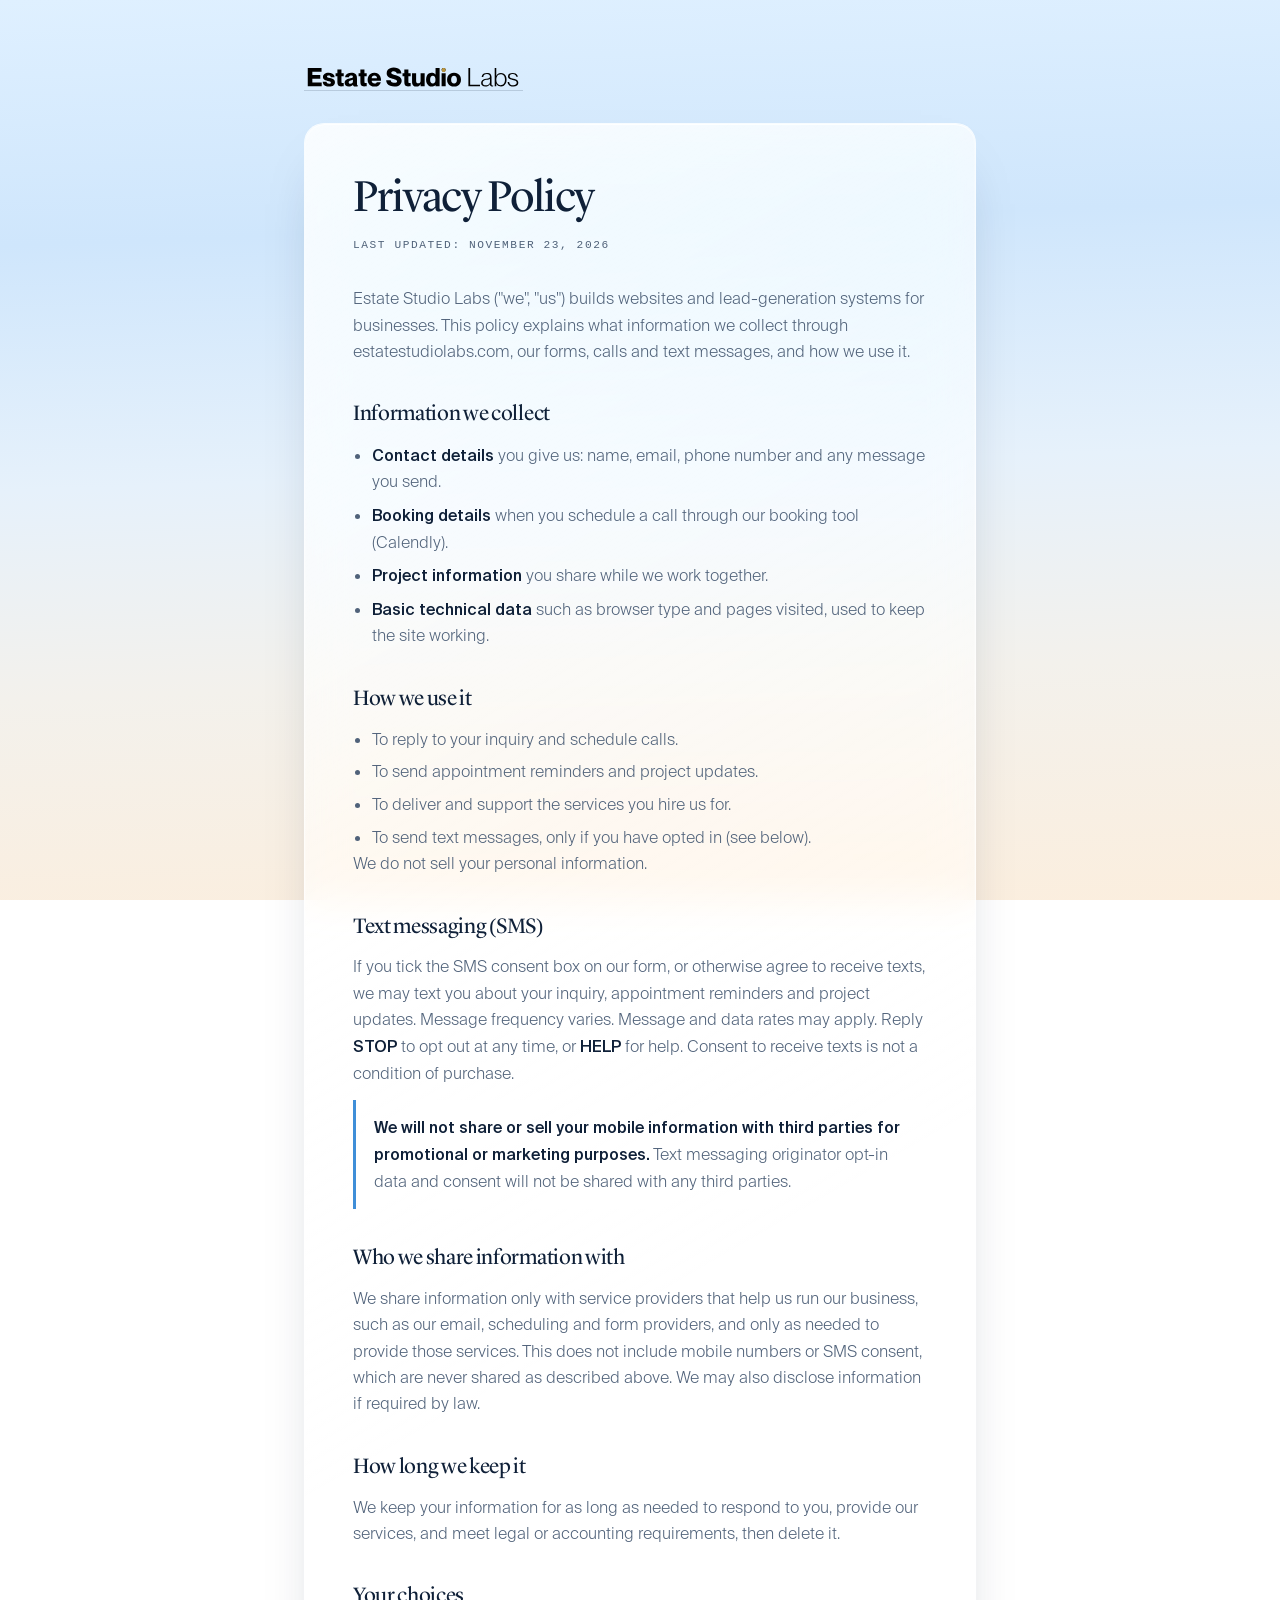
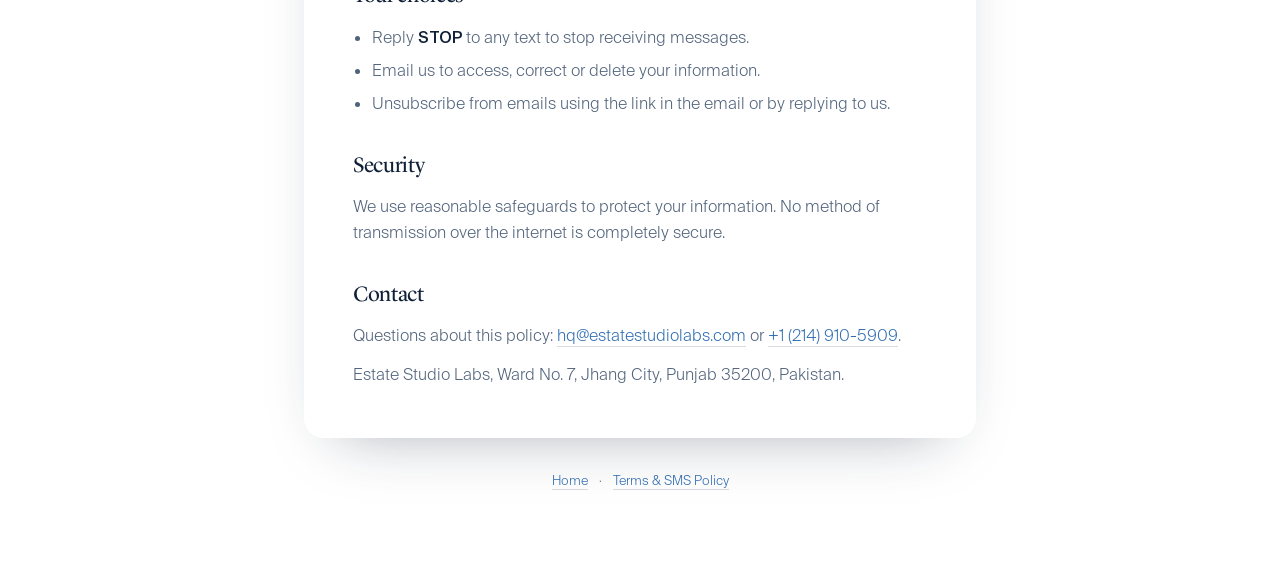
==== commit c654ea41: "Add business address to footer and policies; host SMS opt-in screenshot Co-Authored-By: Claude Opus " ====
--- a/privacy.html
+++ b/privacy.html
@@ -62,6 +62,7 @@
 
       <h2>Contact</h2>
       <p>Questions about this policy: <a href="mailto:hq@estatestudiolabs.com">hq@estatestudiolabs.com</a> or <a href="tel:+12149105909">+1 (214) 910-5909</a>.</p>
+      <p>Estate Studio Labs, Ward No. 7, Jhang City, Punjab 35200, Pakistan.</p>
     </article>
 
     <p class="legal__foot"><a href="index.html">Home</a> · <a href="terms.html">Terms &amp; SMS Policy</a></p>
--- a/css/styles.css
+++ b/css/styles.css
@@ -522,6 +522,7 @@
 .qform__status.is-error { color: var(--coral-deep); }
 .qform button[disabled] { opacity: 0.6; pointer-events: none; }
 
+.footer__addr { font-size: 0.72rem; opacity: 0.7; }
 .footer__legal { display: flex; gap: 1.2rem; flex-wrap: wrap; }
 .footer__legal a { color: #8aa0bd; transition: color 0.2s; }
 .footer__legal a:hover { color: #fff; }
